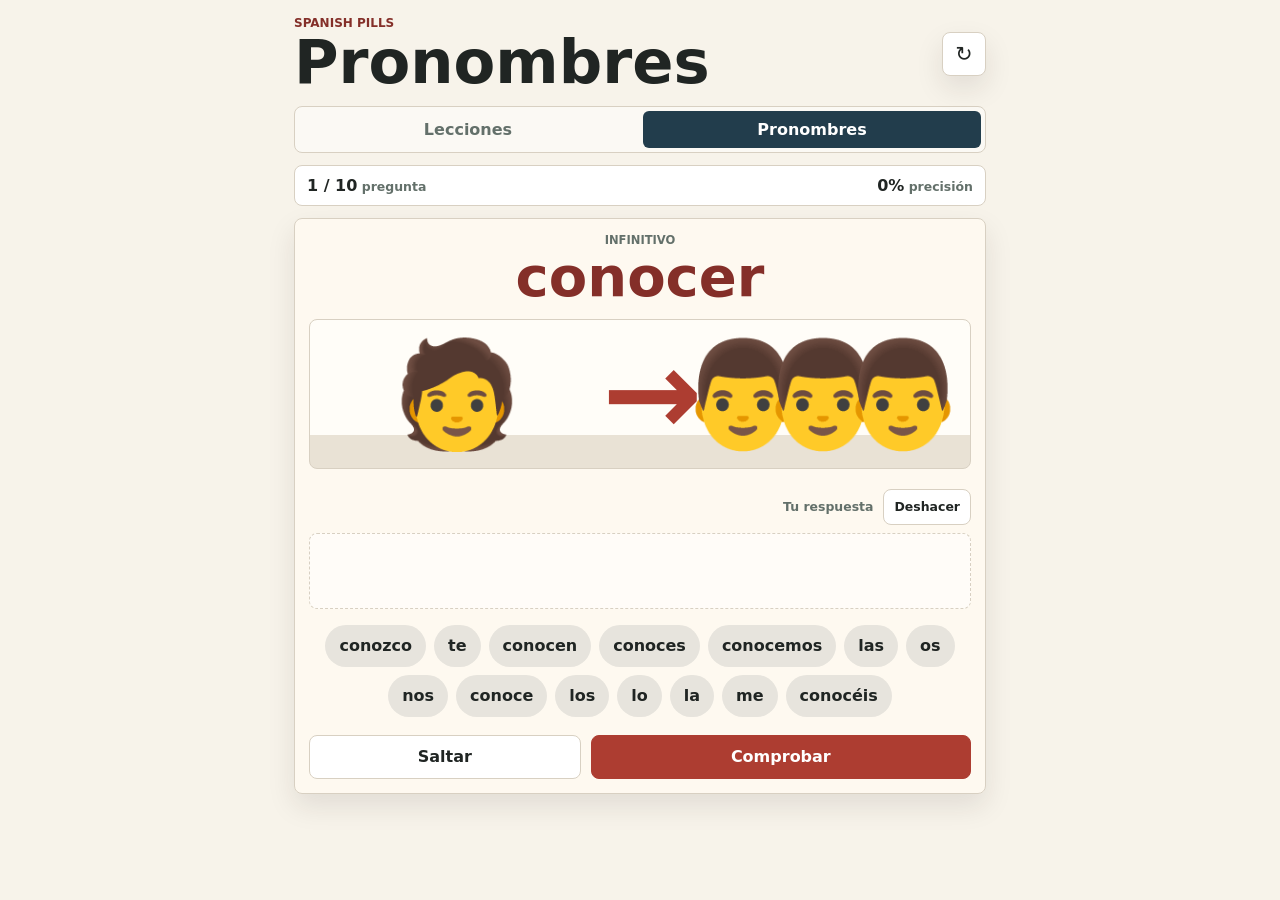
==== pronouns.html @ cdc32e69 "Localize pronoun lesson interface" ====
<!doctype html>
<html lang="es">
  <head>
    <meta charset="utf-8">
    <meta name="viewport" content="width=device-width, initial-scale=1">
    <meta name="theme-color" content="#f7f3ea">
    <title>Práctica de pronombres · Spanish Pills</title>
    <link rel="stylesheet" href="./styles.css">
  </head>
  <body>
    <main class="app">
      <header class="topbar">
        <div>
          <p class="eyebrow">Spanish Pills</p>
          <h1>Pronombres</h1>
        </div>
        <button id="newRoundButton" class="icon-button" type="button" aria-label="Empezar una ronda nueva" title="Empezar una ronda nueva">↻</button>
      </header>

      <nav class="app-tabs" aria-label="Modos de práctica">
        <a href="./index.html">Lecciones</a>
        <a class="active" href="./pronouns.html" aria-current="page">Pronombres</a>
      </nav>

      <section class="pronoun-score" aria-label="Puntuación de la práctica de pronombres">
        <span><strong id="pronounProgress">1 / 10</strong> pregunta</span>
        <span><strong id="pronounAccuracy">0%</strong> precisión</span>
      </section>

      <section class="card pronoun-card" aria-live="polite">
        <div class="pronoun-heading">
          <p class="prompt-label">Infinitivo</p>
          <p id="pronounVerb" class="pronoun-verb">dar</p>
        </div>

        <div class="pronoun-scene" aria-label="La persona o el grupo de la izquierda hace la acción hacia la derecha">
          <div id="subjectGroup" class="person-group"></div>
          <div class="action-arrow" aria-hidden="true">
            <span>→</span>
          </div>
          <div id="objectGroup" class="person-group object-group"></div>
        </div>

        <div class="answer-block">
          <div class="answer-header">
            <span>Tu respuesta</span>
            <button id="pronounUndoButton" class="text-button" type="button">Deshacer</button>
          </div>
          <div id="pronounAnswerLine" class="answer-line pronoun-answer-line" aria-label="Respuesta elegida"></div>
        </div>

        <div id="pronounChunkBank" class="chunk-bank pronoun-bank" aria-label="Opciones disponibles"></div>

        <div class="actions">
          <button id="pronounSkipButton" class="secondary-button" type="button">Saltar</button>
          <button id="pronounSubmitButton" class="primary-button" type="button">Comprobar</button>
        </div>

        <div id="pronounFeedback" class="feedback hidden">
          <p id="pronounFeedbackTitle"></p>
          <p><strong>Respuesta:</strong> <span id="pronounCorrectAnswer"></span></p>
        </div>
      </section>

    </main>

    <script src="./pronouns.js" type="module"></script>
  </body>
</html>
---- styles.css ----
:root {
  --bg: #f7f3ea;
  --surface: #fffaf1;
  --surface-strong: #ffffff;
  --ink: #202523;
  --muted: #63706a;
  --line: #d8d0c2;
  --chip: #e7e4dd;
  --chip-selected: #223d4c;
  --chip-selected-text: #ffffff;
  --primary: #ad3d31;
  --primary-dark: #842f29;
  --ok: #267552;
  --bad: #a7372f;
  --shadow: 0 12px 28px rgba(35, 33, 28, 0.1);
  color-scheme: light;
  font-family: Inter, ui-sans-serif, system-ui, -apple-system, BlinkMacSystemFont, "Segoe UI", sans-serif;
}

* {
  box-sizing: border-box;
}

body {
  min-height: 100vh;
  margin: 0;
  background: var(--bg);
  color: var(--ink);
  overflow-x: hidden;
}

button,
select,
input {
  font: inherit;
}

button {
  touch-action: manipulation;
}

.app {
  width: min(100%, 720px);
  min-height: 100vh;
  margin: 0 auto;
  padding: 16px 14px 26px;
}

.topbar {
  display: flex;
  align-items: center;
  justify-content: space-between;
  gap: 14px;
  margin-bottom: 14px;
}

.app-tabs {
  display: grid;
  grid-template-columns: repeat(2, minmax(0, 1fr));
  gap: 6px;
  margin-bottom: 12px;
  border: 1px solid var(--line);
  border-radius: 8px;
  background: rgba(255, 255, 255, 0.5);
  padding: 4px;
}

.app-tabs a {
  border-radius: 6px;
  color: var(--muted);
  padding: 9px 12px;
  font-weight: 850;
  text-align: center;
  text-decoration: none;
}

.app-tabs a.active {
  background: var(--chip-selected);
  color: var(--chip-selected-text);
}

.eyebrow {
  margin: 0 0 4px;
  color: var(--primary-dark);
  font-size: 0.75rem;
  font-weight: 850;
  letter-spacing: 0;
  text-transform: uppercase;
}

h1,
p {
  margin: 0;
}

h1 {
  font-size: clamp(2rem, 10vw, 3.8rem);
  line-height: 0.95;
  letter-spacing: 0;
}

.icon-button {
  display: grid;
  place-items: center;
  width: 44px;
  height: 44px;
  border: 1px solid var(--line);
  border-radius: 8px;
  background: var(--surface-strong);
  color: var(--ink);
  font-size: 1.3rem;
  box-shadow: var(--shadow);
}

.menu-button {
  padding: 0;
}

.menu-button svg {
  width: 26px;
  height: 26px;
}

.menu-overlay {
  position: fixed;
  inset: 0;
  z-index: 30;
  border: 0;
  background: rgba(32, 37, 35, 0.32);
  padding: 0;
}

.mobile-menu {
  position: fixed;
  top: 0;
  right: 0;
  z-index: 40;
  width: min(88vw, 380px);
  height: 100vh;
  display: grid;
  align-content: start;
  gap: 14px;
  overflow-y: auto;
  border-left: 1px solid var(--line);
  background: var(--surface);
  box-shadow: -18px 0 36px rgba(32, 37, 35, 0.18);
  padding: 16px 14px 24px;
  transform: translateX(105%);
  transition: transform 220ms ease;
}

.mobile-menu.open {
  transform: translateX(0);
}

.menu-header {
  display: flex;
  align-items: center;
  justify-content: space-between;
  gap: 12px;
}

.menu-header h2,
.saved-header h2 {
  margin: 0;
  font-size: 1.08rem;
}

.menu-section {
  display: grid;
  gap: 12px;
  border: 1px solid var(--line);
  border-radius: 8px;
  background: rgba(255, 255, 255, 0.64);
  padding: 12px;
}

.menu-description {
  color: var(--muted);
  font-size: 0.9rem;
  line-height: 1.35;
}

.menu-action-row {
  display: grid;
  grid-template-columns: repeat(2, minmax(0, 1fr));
  gap: 10px;
}

.panel,
.card {
  border: 1px solid var(--line);
  border-radius: 8px;
  background: rgba(255, 250, 241, 0.94);
  box-shadow: var(--shadow);
}

.panel {
  padding: 12px;
}

.field {
  display: grid;
  gap: 6px;
}

.field span,
.answer-header,
.meta-row,
.stats span {
  color: var(--muted);
  font-size: 0.78rem;
  font-weight: 850;
}

select,
input {
  width: 100%;
  min-height: 44px;
  border: 1px solid var(--line);
  border-radius: 8px;
  background: var(--surface-strong);
  color: var(--ink);
  padding: 0 10px;
}

.stats {
  display: grid;
  grid-template-columns: minmax(0, 1.6fr) minmax(88px, 0.75fr);
  gap: 8px;
  margin: 12px 0;
}

.stats div {
  position: relative;
  isolation: isolate;
  overflow: hidden;
  border: 1px solid var(--line);
  border-radius: 8px;
  background: var(--surface-strong);
  padding: 10px 8px;
}

.progress-stat {
  display: grid;
  align-items: center;
}

.progress-pills {
  position: relative;
  z-index: 2;
  display: grid;
  grid-template-columns: repeat(10, minmax(0, 1fr));
  gap: 4px;
}

.progress-pill {
  height: 16px;
  border: 1px solid rgba(32, 37, 35, 0.12);
  border-radius: 999px;
  background: rgba(216, 208, 194, 0.72);
  transition: background 180ms ease, border-color 180ms ease, transform 180ms ease, box-shadow 180ms ease;
}

.progress-pill.current {
  border-color: rgba(32, 37, 35, 0.32);
  background: #ffffff;
  box-shadow: inset 0 0 0 1px rgba(32, 37, 35, 0.08);
}

.progress-pill.correct {
  border-color: rgba(38, 117, 82, 0.36);
  background: var(--ok);
  box-shadow: 0 0 8px rgba(38, 117, 82, 0.26);
}

.progress-pill.incorrect {
  border-color: rgba(167, 55, 47, 0.36);
  background: var(--bad);
  box-shadow: 0 0 8px rgba(167, 55, 47, 0.22);
}

.progress-pill.unused {
  opacity: 0.26;
}

.accuracy-stat {
  display: grid;
  align-content: center;
  gap: 7px;
}

.accuracy-label {
  position: relative;
  z-index: 2;
  display: flex;
  align-items: baseline;
  justify-content: space-between;
  gap: 8px;
}

.accuracy-track {
  position: relative;
  z-index: 2;
  overflow: hidden;
  height: 12px;
  border: 1px solid rgba(32, 37, 35, 0.12);
  border-radius: 999px;
  background: rgba(255, 255, 255, 0.72);
}

.accuracy-track::before {
  content: "";
  position: absolute;
  inset: 0 auto 0 0;
  z-index: 0;
  width: var(--accuracy-value, 100%);
  background: rgb(var(--accuracy-color, 34, 197, 94));
  transition: width 260ms ease, background 260ms ease;
}

.accuracy-track::after {
  content: "";
  position: absolute;
  top: 0;
  bottom: 0;
  left: 80%;
  z-index: 1;
  width: 2px;
  border-radius: 999px;
  background: rgba(32, 37, 35, 0.42);
  transform: translateX(-1px);
}

.accuracy-stat.target-met .accuracy-track::before {
  background: linear-gradient(90deg, #16a34a, #22c55e);
}

.accuracy-stat.target-met .accuracy-track::after {
  background: rgba(255, 255, 255, 0.82);
}

.stats strong,
.stats span {
  position: relative;
  z-index: 2;
  display: block;
}

.stats strong {
  font-size: 1.25rem;
}

.xp-panel {
  display: grid;
  gap: 8px;
  margin: 0 0 12px;
  border: 1px solid var(--line);
  border-radius: 8px;
  background: var(--surface-strong);
  padding: 10px 10px;
}

.xp-label {
  display: flex;
  align-items: baseline;
  justify-content: space-between;
  gap: 12px;
}

.xp-label strong {
  font-size: 0.98rem;
}

.xp-label span {
  color: var(--muted);
  font-size: 0.78rem;
  font-weight: 850;
}

.xp-track {
  height: 12px;
  border: 1px solid rgba(32, 37, 35, 0.12);
  border-radius: 999px;
  background: rgba(255, 255, 255, 0.78);
  padding: 1px;
}

.xp-segments {
  display: grid;
  grid-template-columns: repeat(21, minmax(0, 1fr));
  gap: 1px;
  height: 100%;
}

.xp-segment {
  border-radius: inherit;
  background: rgba(32, 37, 35, 0.08);
}

.xp-segment.filled {
  background: linear-gradient(90deg, #2563eb, #38bdf8);
}

.xp-segment.flash {
  animation: xp-flash 560ms ease-out;
}

@keyframes xp-flash {
  0% {
    filter: brightness(1);
    transform: scaleY(1);
    box-shadow: 0 0 0 rgba(56, 189, 248, 0);
  }
  36% {
    filter: brightness(2.15);
    transform: scaleY(1.7);
    box-shadow: 0 0 18px rgba(56, 189, 248, 0.95), 0 0 8px rgba(37, 99, 235, 0.85);
  }
  100% {
    filter: brightness(1);
    transform: scaleY(1);
    box-shadow: 0 0 0 rgba(56, 189, 248, 0);
  }
}

.card {
  padding: 14px;
}

.pronoun-score {
  display: flex;
  justify-content: space-between;
  gap: 12px;
  margin-bottom: 12px;
  border: 1px solid var(--line);
  border-radius: 8px;
  background: var(--surface-strong);
  padding: 10px 12px;
  color: var(--muted);
  font-size: 0.78rem;
  font-weight: 850;
}

.pronoun-score strong {
  color: var(--ink);
  font-size: 1rem;
}

.pronoun-card {
  overflow: hidden;
}

.pronoun-heading {
  text-align: center;
}

.prompt-label {
  color: var(--muted);
  font-size: 0.72rem;
  font-weight: 850;
  text-transform: uppercase;
}

.pronoun-verb {
  margin-top: 2px;
  color: var(--primary-dark);
  font-size: clamp(2rem, 11vw, 3.5rem);
  font-weight: 900;
  line-height: 1;
}

.pronoun-scene {
  display: grid;
  grid-template-columns: minmax(0, 1fr) 76px minmax(0, 1fr);
  align-items: center;
  gap: 2px;
  min-height: 150px;
  margin-top: 14px;
  border: 1px solid var(--line);
  border-radius: 8px;
  background: linear-gradient(180deg, #fffdf8 0 78%, #e9e2d5 78% 100%);
  padding: 14px 4px;
  white-space: nowrap;
}

.person-group {
  display: flex;
  align-items: center;
  justify-content: center;
  min-width: 0;
}

.person-emojis {
  display: flex;
  align-items: center;
  justify-content: center;
  font-size: clamp(3.5rem, 16vw, 6.5rem);
  line-height: 1;
  white-space: nowrap;
}

.person-emojis span + span {
  margin-left: -0.48em;
}

.action-arrow {
  display: grid;
  place-items: center;
  color: var(--primary);
  font-size: clamp(4.5rem, 20vw, 7.5rem);
  font-weight: 900;
  line-height: 1;
}

.pronoun-answer-line {
  min-height: 62px;
  justify-content: center;
}

.pronoun-bank {
  justify-content: center;
}

.meta-row {
  display: flex;
  align-items: center;
  justify-content: flex-end;
  gap: 10px;
  min-height: 0;
}

.answer-mark {
  display: inline-grid;
  place-items: center;
  width: 34px;
  height: 34px;
  border-radius: 999px;
  color: #fff;
  font-size: 1.35rem;
  font-weight: 950;
  line-height: 1;
  animation: mark-pop 360ms cubic-bezier(0.2, 1.35, 0.35, 1);
}

.answer-mark.correct {
  background: var(--ok);
}

.answer-mark.incorrect {
  background: var(--bad);
}

@keyframes mark-pop {
  0% {
    opacity: 0;
    transform: scale(0.55) rotate(-10deg);
  }
  70% {
    opacity: 1;
    transform: scale(1.14) rotate(2deg);
  }
  100% {
    opacity: 1;
    transform: scale(1) rotate(0);
  }
}

.prompt {
  margin-top: 0;
  font-size: clamp(1.45rem, 7vw, 2.4rem);
  font-weight: 850;
  line-height: 1.08;
}

.answer-block {
  margin-top: 20px;
}

.answer-header {
  display: flex;
  align-items: center;
  justify-content: flex-end;
  gap: 10px;
}

.answer-line {
  min-height: 76px;
  display: flex;
  flex-wrap: wrap;
  align-content: flex-start;
  gap: 8px;
  margin-top: 8px;
  border: 1px dashed var(--line);
  border-radius: 8px;
  background: rgba(255, 255, 255, 0.55);
  padding: 8px;
}

.chunk-bank {
  display: flex;
  flex-wrap: wrap;
  gap: 8px;
  margin-top: 16px;
}

.pill {
  min-height: 42px;
  border: 1px solid transparent;
  border-radius: 999px;
  background: var(--chip);
  color: var(--ink);
  padding: 9px 13px;
  font-weight: 800;
}

.pill.selected {
  background: var(--chip-selected);
  color: var(--chip-selected-text);
}

.pill:disabled {
  opacity: 0.45;
}

.actions {
  display: grid;
  grid-template-columns: 1fr 1.4fr;
  gap: 10px;
  margin-top: 18px;
}

.primary-button,
.secondary-button,
.text-button {
  min-height: 44px;
  border-radius: 8px;
  font-weight: 850;
}

.primary-button {
  border: 1px solid var(--primary);
  background: var(--primary);
  color: #fff;
}

.secondary-button,
.text-button {
  border: 1px solid var(--line);
  background: var(--surface-strong);
  color: var(--ink);
}

.text-button {
  min-height: 36px;
  padding: 0 10px;
}

.full-width {
  width: 100%;
}

.feedback {
  margin-top: 16px;
  border-radius: 8px;
  padding: 12px;
  line-height: 1.4;
}

.feedback.correct {
  border: 1px solid rgba(38, 117, 82, 0.35);
  background: rgba(38, 117, 82, 0.1);
}

.feedback.incorrect {
  border: 1px solid rgba(167, 55, 47, 0.35);
  background: rgba(167, 55, 47, 0.1);
}

.feedback p + p,
.feedback button {
  margin-top: 10px;
}

.save-chunks {
  display: grid;
  gap: 8px;
  margin-top: 12px;
}

.save-chunks > span {
  color: var(--muted);
  font-size: 0.78rem;
  font-weight: 850;
}

.save-chip-list,
.saved-preview {
  display: flex;
  flex-wrap: wrap;
  gap: 8px;
}

.save-chip {
  min-height: 36px;
  border: 1px solid var(--line);
  border-radius: 999px;
  background: var(--surface-strong);
  color: var(--ink);
  padding: 7px 11px;
  font-weight: 800;
}

.save-chip.saved {
  border-color: rgba(38, 117, 82, 0.35);
  background: rgba(38, 117, 82, 0.12);
  color: var(--ok);
}

.saved-header {
  display: flex;
  align-items: center;
  justify-content: space-between;
  gap: 12px;
}

.saved-header p {
  color: var(--muted);
  font-size: 0.88rem;
}

.history-bars {
  display: grid;
  gap: 10px;
}

.history-row {
  display: grid;
  grid-template-columns: 64px minmax(0, 1fr) 86px;
  align-items: center;
  gap: 8px;
}

.history-label,
.history-value {
  color: var(--muted);
  font-size: 0.78rem;
  font-weight: 850;
}

.history-value {
  text-align: right;
}

.history-track {
  position: relative;
  overflow: hidden;
  height: 12px;
  border: 1px solid var(--line);
  border-radius: 999px;
  background: rgba(255, 255, 255, 0.72);
}

.history-track::before {
  content: "";
  position: absolute;
  inset: 0 auto 0 0;
  width: var(--history-value, 0%);
  border-radius: inherit;
  background: rgb(var(--history-color, 28, 220, 96));
  transition: width 260ms ease, background 260ms ease;
}

.save-form {
  display: grid;
  gap: 10px;
}

.saved-preview {
  min-height: 24px;
}

.saved-item {
  border: 1px solid var(--line);
  border-radius: 999px;
  background: var(--chip);
  padding: 7px 11px;
  font-size: 0.88rem;
  font-weight: 800;
}

.export-actions {
  display: grid;
  grid-template-columns: repeat(2, minmax(0, 1fr));
  gap: 10px;
}

.hidden {
  display: none;
}
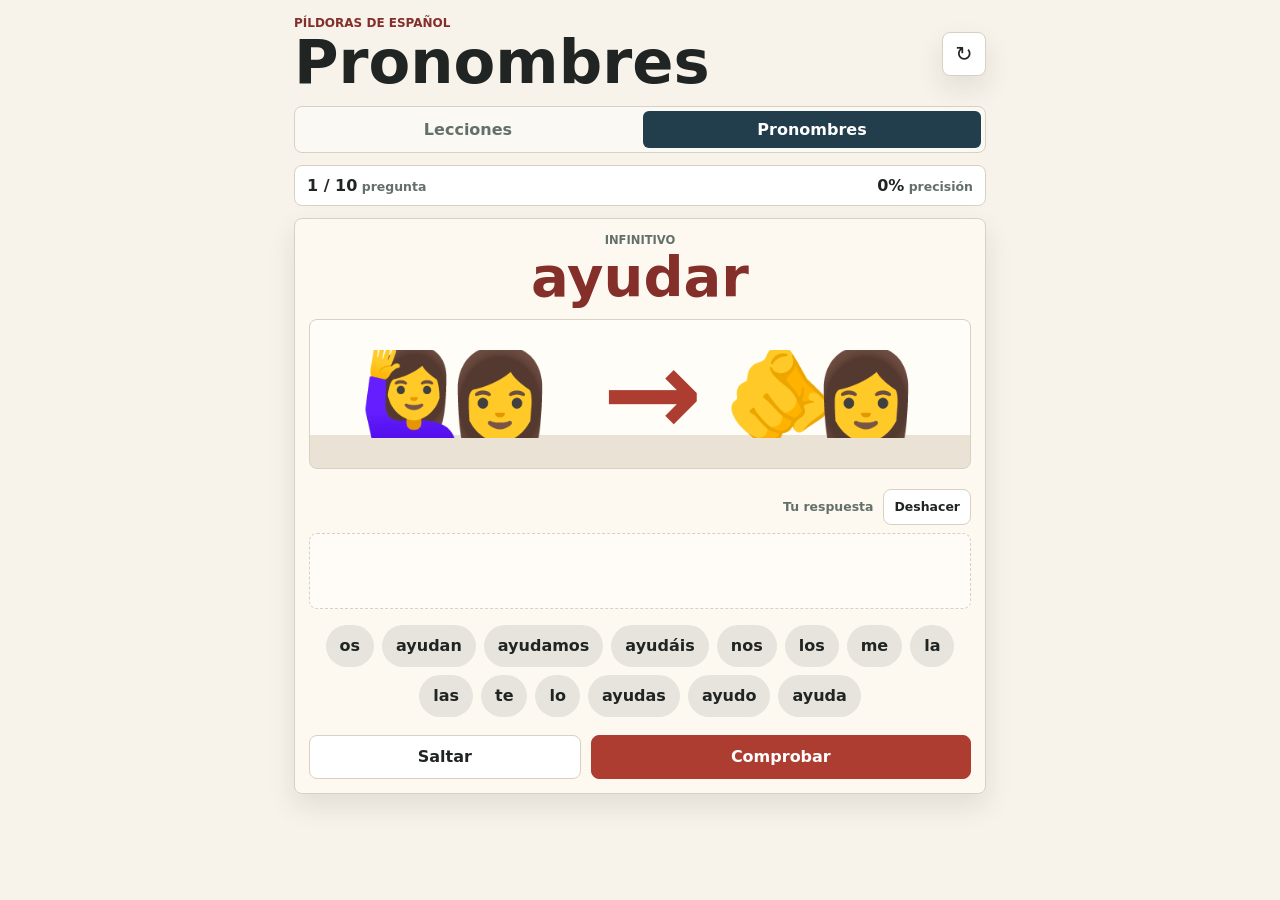
==== commit 1392d853: "Fully localize pronoun lesson" ====
--- a/pronouns.html
+++ b/pronouns.html
@@ -4,14 +4,14 @@
     <meta charset="utf-8">
     <meta name="viewport" content="width=device-width, initial-scale=1">
     <meta name="theme-color" content="#f7f3ea">
-    <title>Práctica de pronombres · Spanish Pills</title>
+    <title>Práctica de pronombres · Píldoras de español</title>
     <link rel="stylesheet" href="./styles.css">
   </head>
   <body>
     <main class="app">
       <header class="topbar">
         <div>
-          <p class="eyebrow">Spanish Pills</p>
+          <p class="eyebrow">Píldoras de español</p>
           <h1>Pronombres</h1>
         </div>
         <button id="newRoundButton" class="icon-button" type="button" aria-label="Empezar una ronda nueva" title="Empezar una ronda nueva">↻</button>
--- a/styles.css
+++ b/styles.css
@@ -489,19 +489,21 @@
   align-items: center;
   justify-content: center;
   min-width: 0;
+  overflow: hidden;
 }
 
 .person-emojis {
   display: flex;
   align-items: center;
   justify-content: center;
-  font-size: clamp(3.5rem, 16vw, 6.5rem);
+  max-width: 100%;
+  font-size: clamp(3.25rem, 13vw, 5.5rem);
   line-height: 1;
   white-space: nowrap;
 }
 
 .person-emojis span + span {
-  margin-left: -0.48em;
+  margin-left: -0.28em;
 }
 
 .action-arrow {
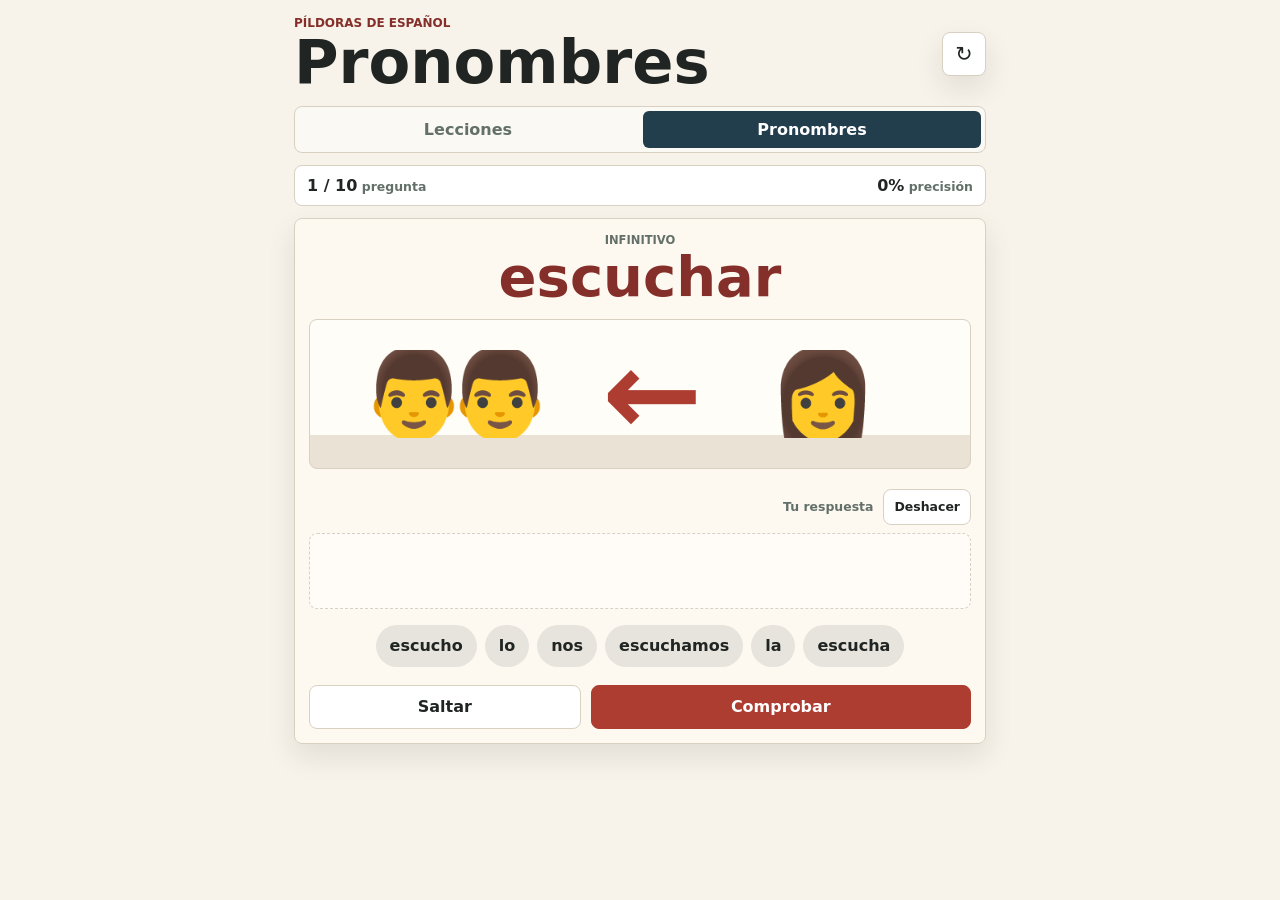
==== commit 87d447e6: "Simplify pronoun drill around me and we" ====
--- a/pronouns.html
+++ b/pronouns.html
@@ -33,12 +33,12 @@
           <p id="pronounVerb" class="pronoun-verb">dar</p>
         </div>
 
-        <div class="pronoun-scene" aria-label="La persona o el grupo de la izquierda hace la acción hacia la derecha">
-          <div id="subjectGroup" class="person-group"></div>
+        <div id="pronounScene" class="pronoun-scene">
+          <div id="leftGroup" class="person-group"></div>
           <div class="action-arrow" aria-hidden="true">
-            <span>→</span>
+            <span id="directionArrow">→</span>
           </div>
-          <div id="objectGroup" class="person-group object-group"></div>
+          <div id="rightGroup" class="person-group"></div>
         </div>
 
         <div class="answer-block">
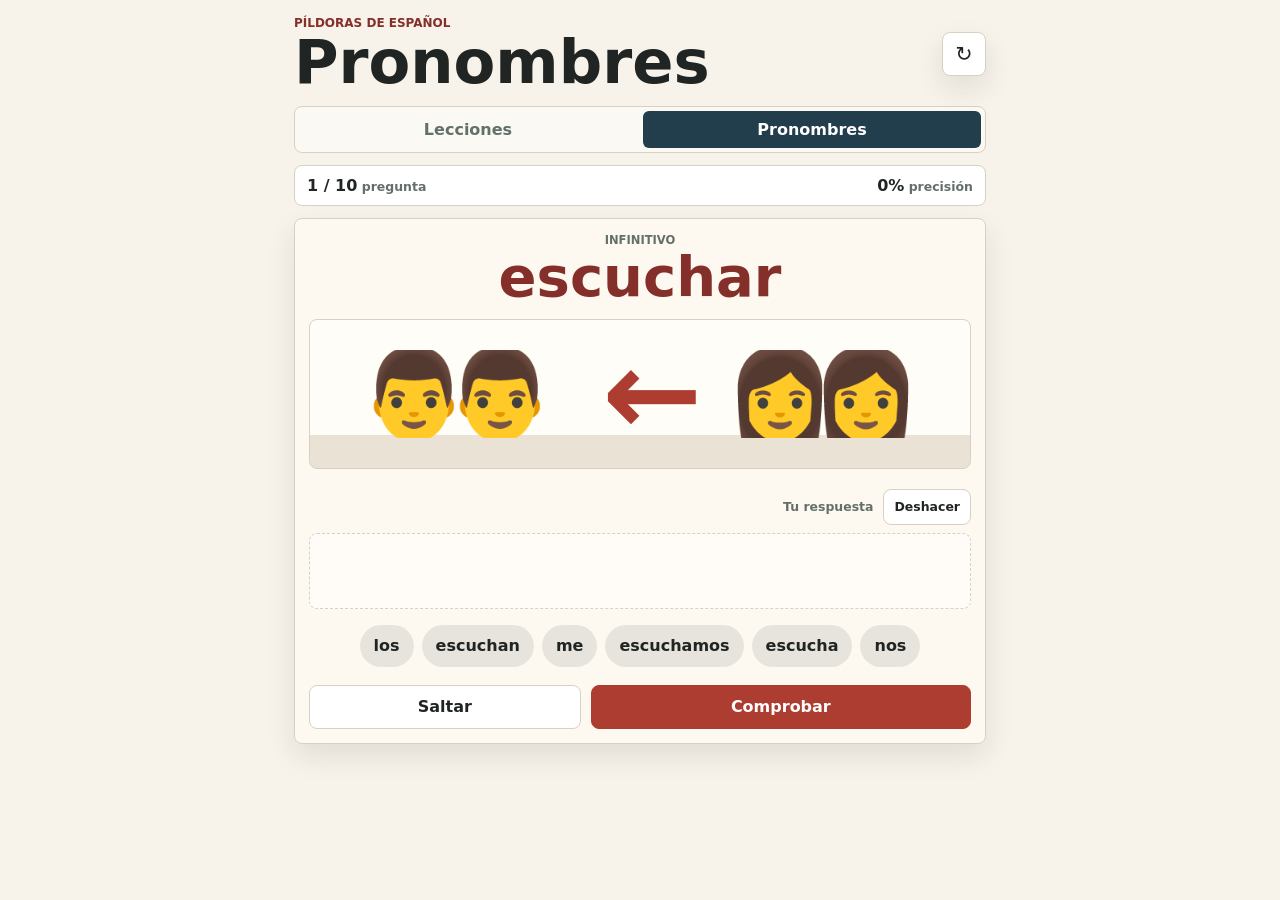
==== commit 8b0f8f9e: "Fix cached pronoun page initialization" ====
--- a/pronouns.html
+++ b/pronouns.html
@@ -64,6 +64,6 @@
 
     </main>
 
-    <script src="./pronouns.js" type="module"></script>
+    <script src="./pronouns.js?v=2" type="module"></script>
   </body>
 </html>
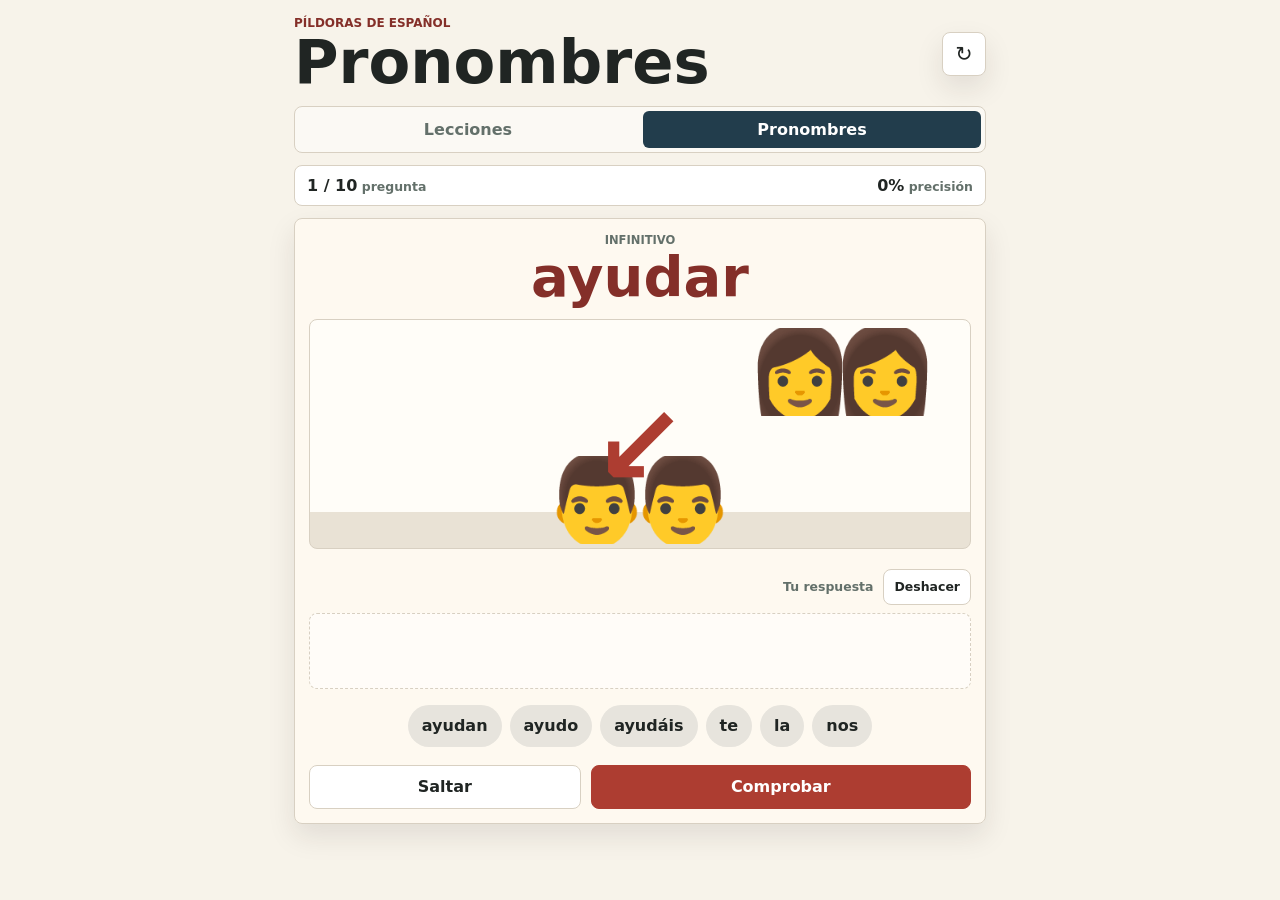
==== commit 6a3ccd05: "Separate second and third person positions" ====
--- a/pronouns.html
+++ b/pronouns.html
@@ -5,7 +5,7 @@
     <meta name="viewport" content="width=device-width, initial-scale=1">
     <meta name="theme-color" content="#f7f3ea">
     <title>Práctica de pronombres · Píldoras de español</title>
-    <link rel="stylesheet" href="./styles.css">
+    <link rel="stylesheet" href="./styles.css?v=3">
   </head>
   <body>
     <main class="app">
@@ -34,11 +34,12 @@
         </div>
 
         <div id="pronounScene" class="pronoun-scene">
-          <div id="leftGroup" class="person-group"></div>
+          <div id="youGroup" class="person-group scene-you"></div>
+          <div id="thirdGroup" class="person-group scene-third"></div>
           <div class="action-arrow" aria-hidden="true">
-            <span id="directionArrow">→</span>
+            <span id="directionArrow">↖</span>
           </div>
-          <div id="rightGroup" class="person-group"></div>
+          <div id="meGroup" class="person-group scene-me"></div>
         </div>
 
         <div class="answer-block">
@@ -64,6 +65,6 @@
 
     </main>
 
-    <script src="./pronouns.js?v=2" type="module"></script>
+    <script src="./pronouns.js?v=3" type="module"></script>
   </body>
 </html>
--- a/styles.css
+++ b/styles.css
@@ -471,25 +471,40 @@
 }
 
 .pronoun-scene {
-  display: grid;
-  grid-template-columns: minmax(0, 1fr) 76px minmax(0, 1fr);
-  align-items: center;
-  gap: 2px;
-  min-height: 150px;
+  position: relative;
+  min-height: 230px;
   margin-top: 14px;
   border: 1px solid var(--line);
   border-radius: 8px;
-  background: linear-gradient(180deg, #fffdf8 0 78%, #e9e2d5 78% 100%);
-  padding: 14px 4px;
+  background: linear-gradient(180deg, #fffdf8 0 84%, #e9e2d5 84% 100%);
+  padding: 10px;
   white-space: nowrap;
 }
 
 .person-group {
+  position: absolute;
   display: flex;
   align-items: center;
   justify-content: center;
+  width: 38%;
   min-width: 0;
+  min-height: 78px;
   overflow: hidden;
+}
+
+.scene-you {
+  top: 62px;
+  left: 2px;
+}
+
+.scene-third {
+  top: 8px;
+  right: 2px;
+}
+
+.scene-me {
+  bottom: 4px;
+  left: 31%;
 }
 
 .person-emojis {
@@ -507,12 +522,16 @@
 }
 
 .action-arrow {
+  position: absolute;
+  inset: 70px 0 auto;
+  z-index: 2;
   display: grid;
   place-items: center;
   color: var(--primary);
-  font-size: clamp(4.5rem, 20vw, 7.5rem);
+  font-size: clamp(4.5rem, 18vw, 7rem);
   font-weight: 900;
   line-height: 1;
+  pointer-events: none;
 }
 
 .pronoun-answer-line {
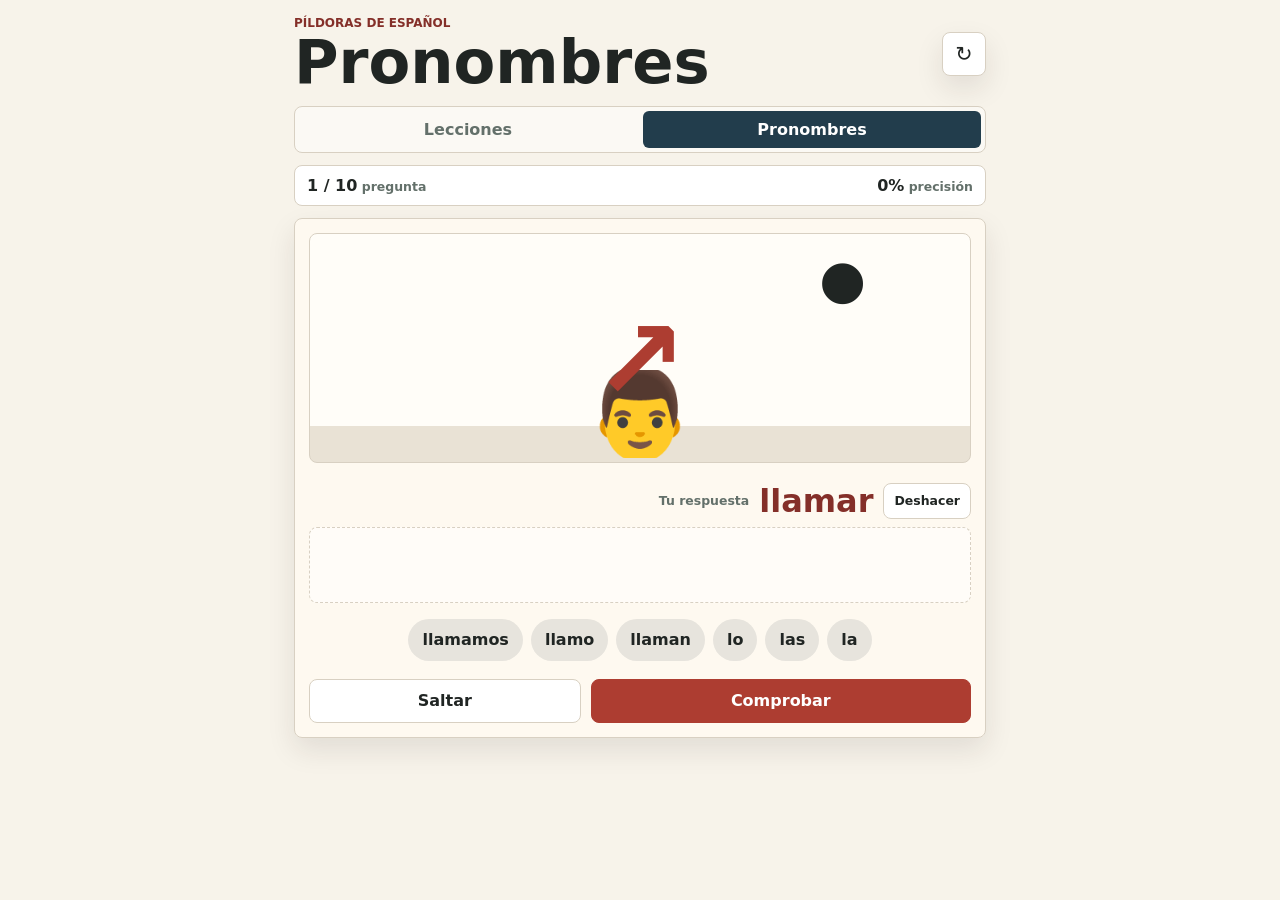
==== commit 671a55f7: "Move pronoun verb into answer row" ====
--- a/pronouns.html
+++ b/pronouns.html
@@ -5,7 +5,7 @@
     <meta name="viewport" content="width=device-width, initial-scale=1">
     <meta name="theme-color" content="#f7f3ea">
     <title>Práctica de pronombres · Píldoras de español</title>
-    <link rel="stylesheet" href="./styles.css?v=3">
+    <link rel="stylesheet" href="./styles.css?v=4">
   </head>
   <body>
     <main class="app">
@@ -28,11 +28,6 @@
       </section>
 
       <section class="card pronoun-card" aria-live="polite">
-        <div class="pronoun-heading">
-          <p class="prompt-label">Infinitivo</p>
-          <p id="pronounVerb" class="pronoun-verb">dar</p>
-        </div>
-
         <div id="pronounScene" class="pronoun-scene">
           <div id="youGroup" class="person-group scene-you"></div>
           <div id="thirdGroup" class="person-group scene-third"></div>
@@ -43,8 +38,9 @@
         </div>
 
         <div class="answer-block">
-          <div class="answer-header">
+          <div class="answer-header pronoun-answer-header">
             <span>Tu respuesta</span>
+            <strong id="pronounVerb" class="pronoun-verb">dar</strong>
             <button id="pronounUndoButton" class="text-button" type="button">Deshacer</button>
           </div>
           <div id="pronounAnswerLine" class="answer-line pronoun-answer-line" aria-label="Respuesta elegida"></div>
@@ -65,6 +61,6 @@
 
     </main>
 
-    <script src="./pronouns.js?v=3" type="module"></script>
+    <script src="./pronouns.js?v=4" type="module"></script>
   </body>
 </html>
--- a/styles.css
+++ b/styles.css
@@ -451,21 +451,9 @@
   overflow: hidden;
 }
 
-.pronoun-heading {
-  text-align: center;
-}
-
-.prompt-label {
-  color: var(--muted);
-  font-size: 0.72rem;
-  font-weight: 850;
-  text-transform: uppercase;
-}
-
 .pronoun-verb {
-  margin-top: 2px;
   color: var(--primary-dark);
-  font-size: clamp(2rem, 11vw, 3.5rem);
+  font-size: clamp(1.4rem, 7vw, 2rem);
   font-weight: 900;
   line-height: 1;
 }
@@ -473,7 +461,6 @@
 .pronoun-scene {
   position: relative;
   min-height: 230px;
-  margin-top: 14px;
   border: 1px solid var(--line);
   border-radius: 8px;
   background: linear-gradient(180deg, #fffdf8 0 84%, #e9e2d5 84% 100%);
@@ -537,6 +524,20 @@
 .pronoun-answer-line {
   min-height: 62px;
   justify-content: center;
+}
+
+.pronoun-answer-header {
+  display: grid;
+  grid-template-columns: minmax(0, 1fr) auto minmax(0, 1fr);
+  align-items: center;
+}
+
+.pronoun-answer-header .pronoun-verb {
+  justify-self: center;
+}
+
+.pronoun-answer-header .text-button {
+  justify-self: end;
 }
 
 .pronoun-bank {
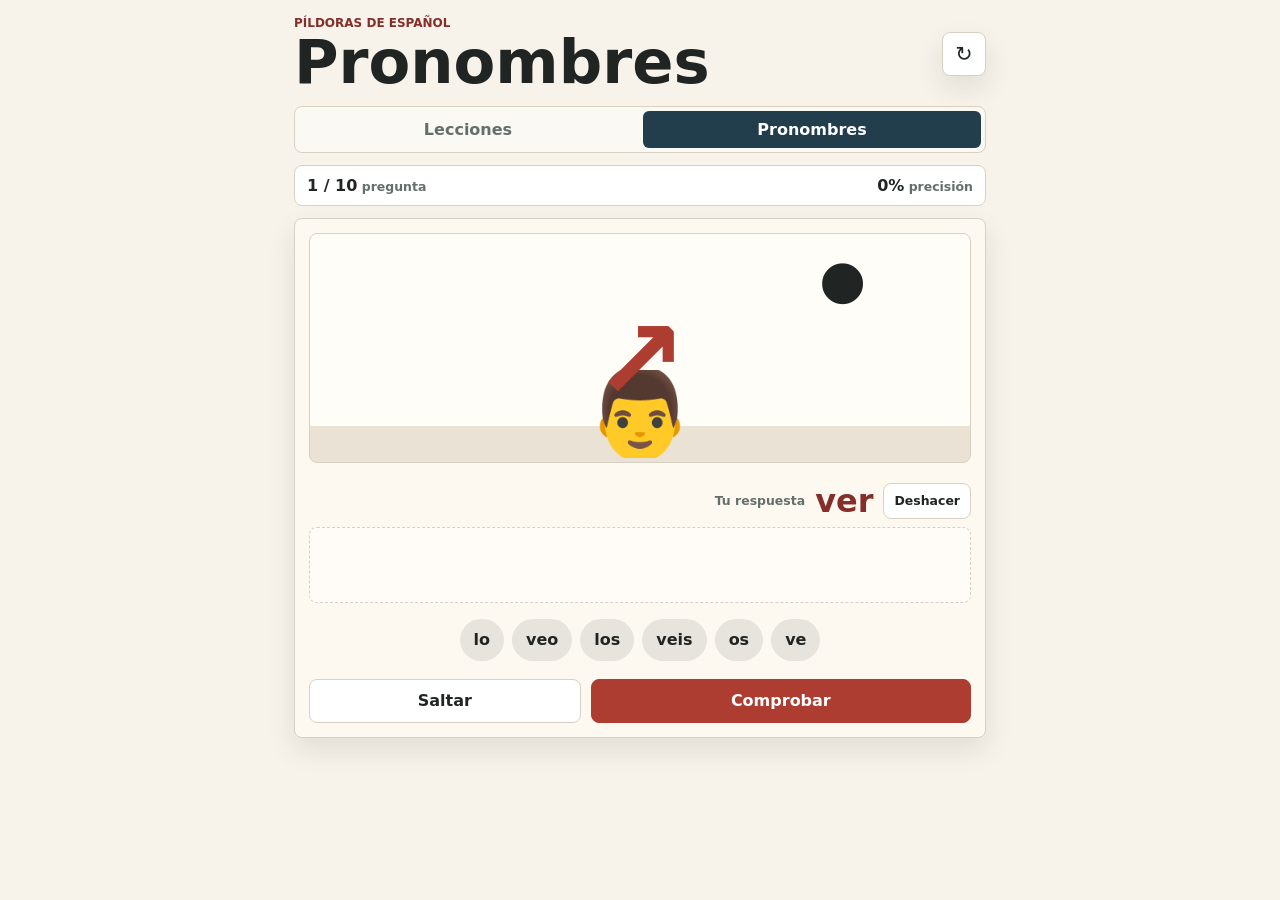
==== commit 58691f31: "Keep pronoun drill bottom as singular me" ====
--- a/pronouns.html
+++ b/pronouns.html
@@ -61,6 +61,6 @@
 
     </main>
 
-    <script src="./pronouns.js?v=4" type="module"></script>
+    <script src="./pronouns.js?v=5" type="module"></script>
   </body>
 </html>
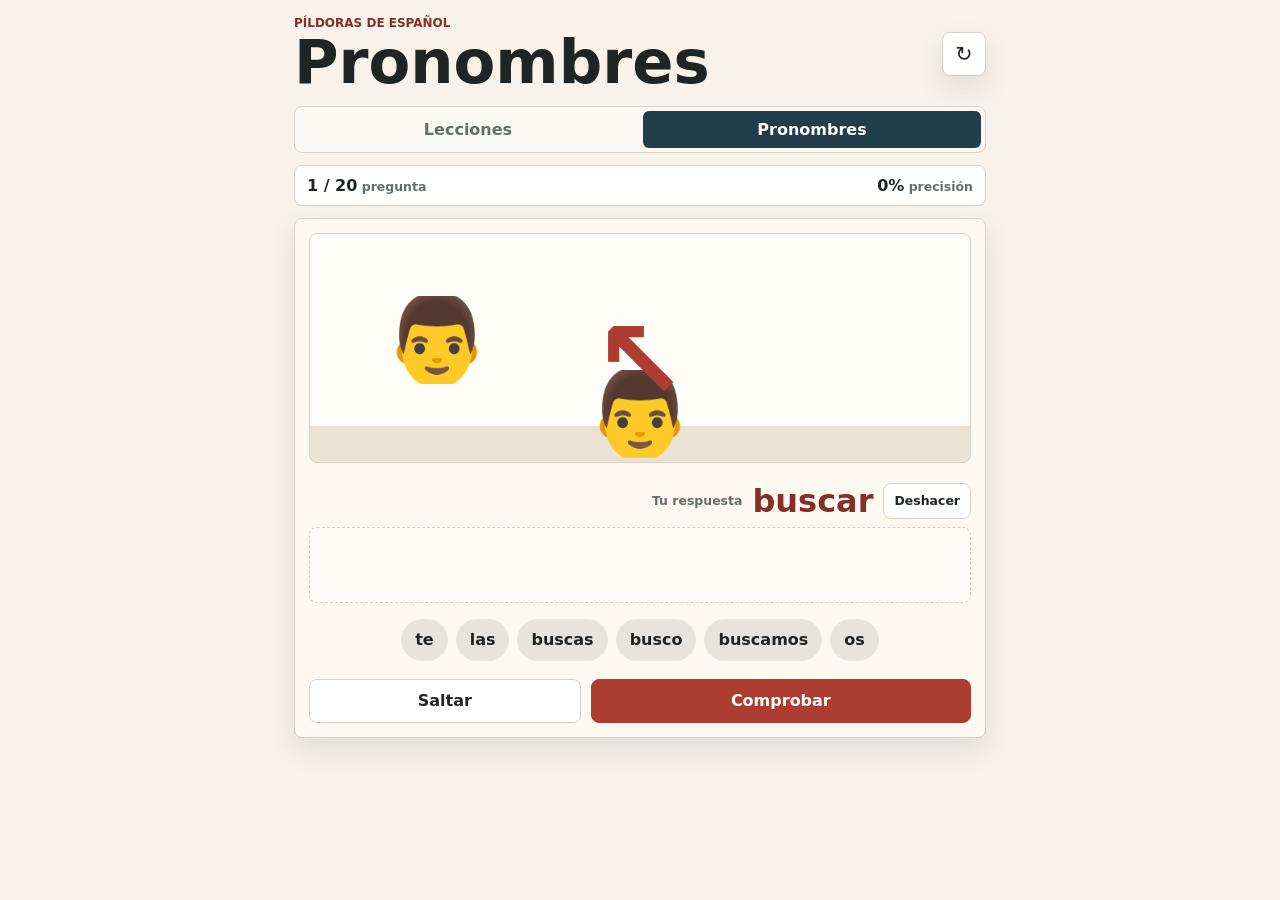
==== commit e8657f42: "Organize pronoun exercises into reverse pairs" ====
--- a/pronouns.html
+++ b/pronouns.html
@@ -23,7 +23,7 @@
       </nav>
 
       <section class="pronoun-score" aria-label="Puntuación de la práctica de pronombres">
-        <span><strong id="pronounProgress">1 / 10</strong> pregunta</span>
+        <span><strong id="pronounProgress">1 / 20</strong> pregunta</span>
         <span><strong id="pronounAccuracy">0%</strong> precisión</span>
       </section>
 
@@ -61,6 +61,6 @@
 
     </main>
 
-    <script src="./pronouns.js?v=5" type="module"></script>
+    <script src="./pronouns.js?v=6" type="module"></script>
   </body>
 </html>
